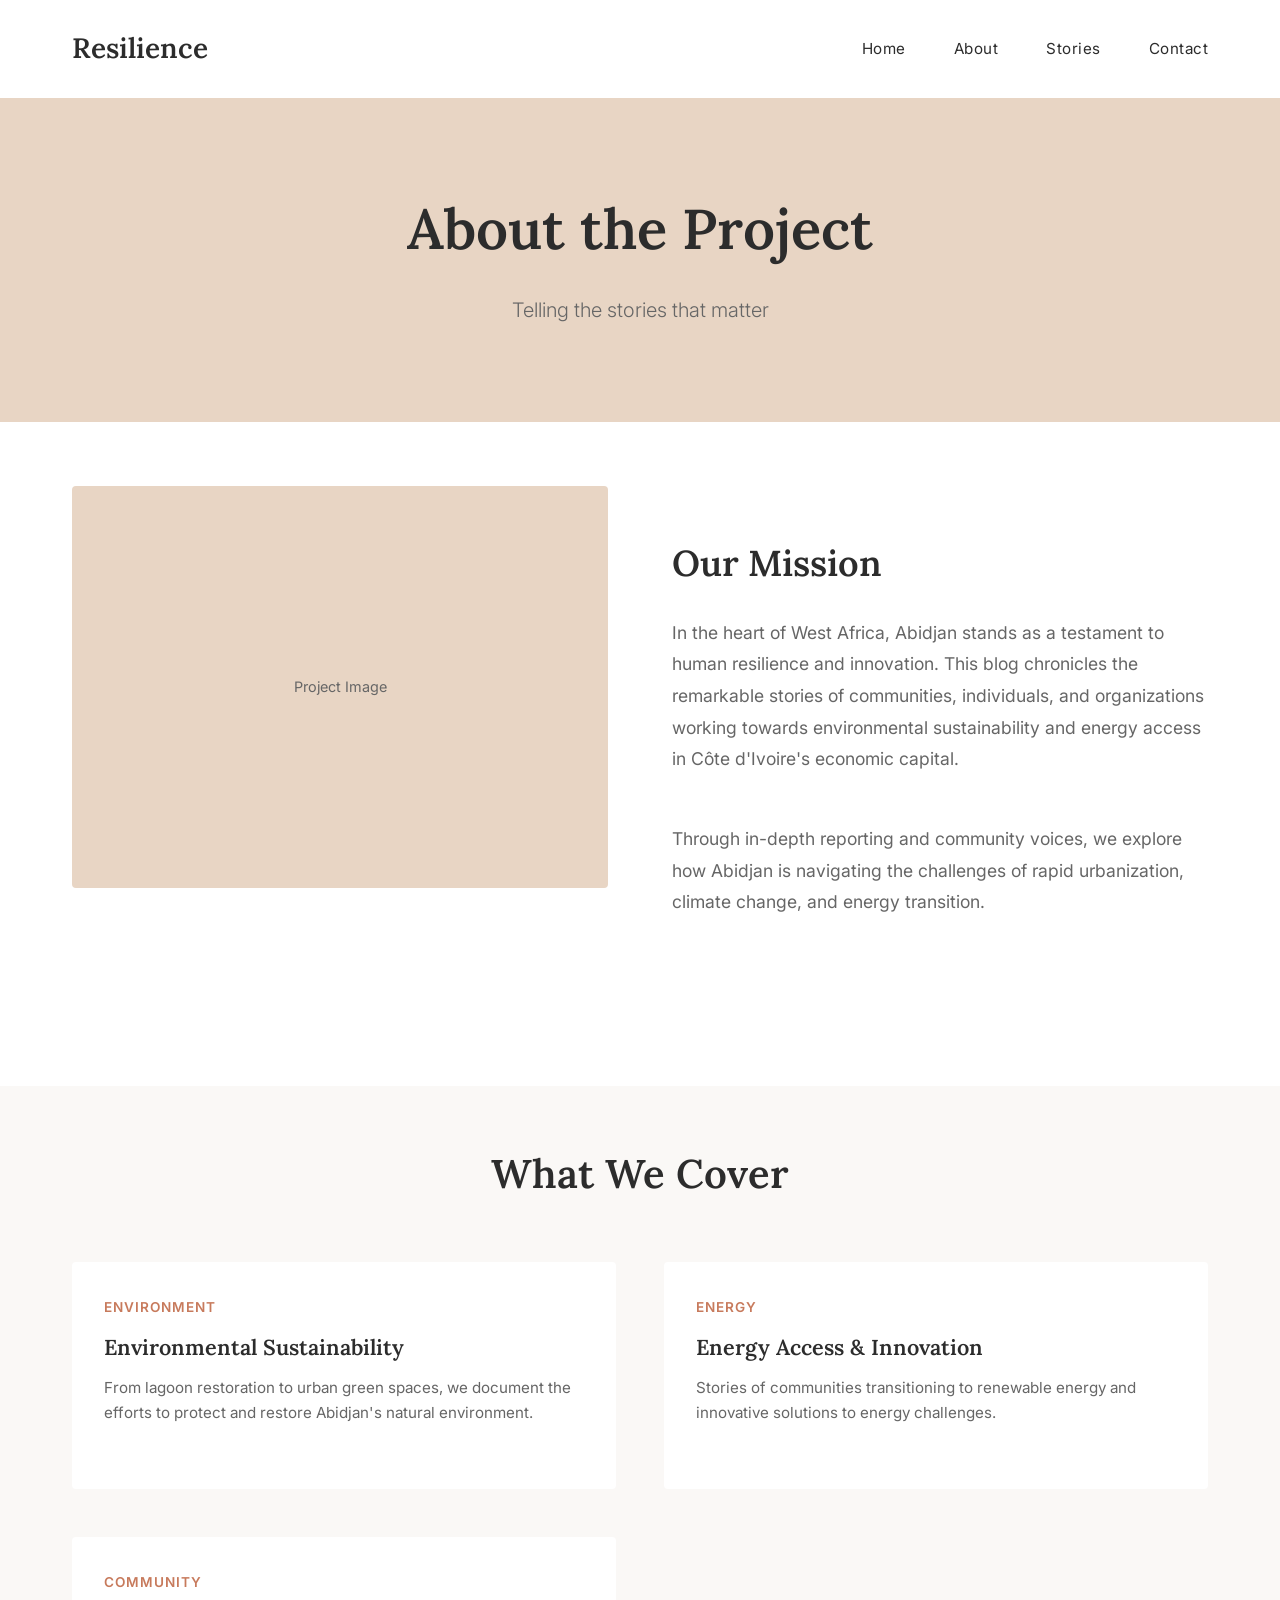
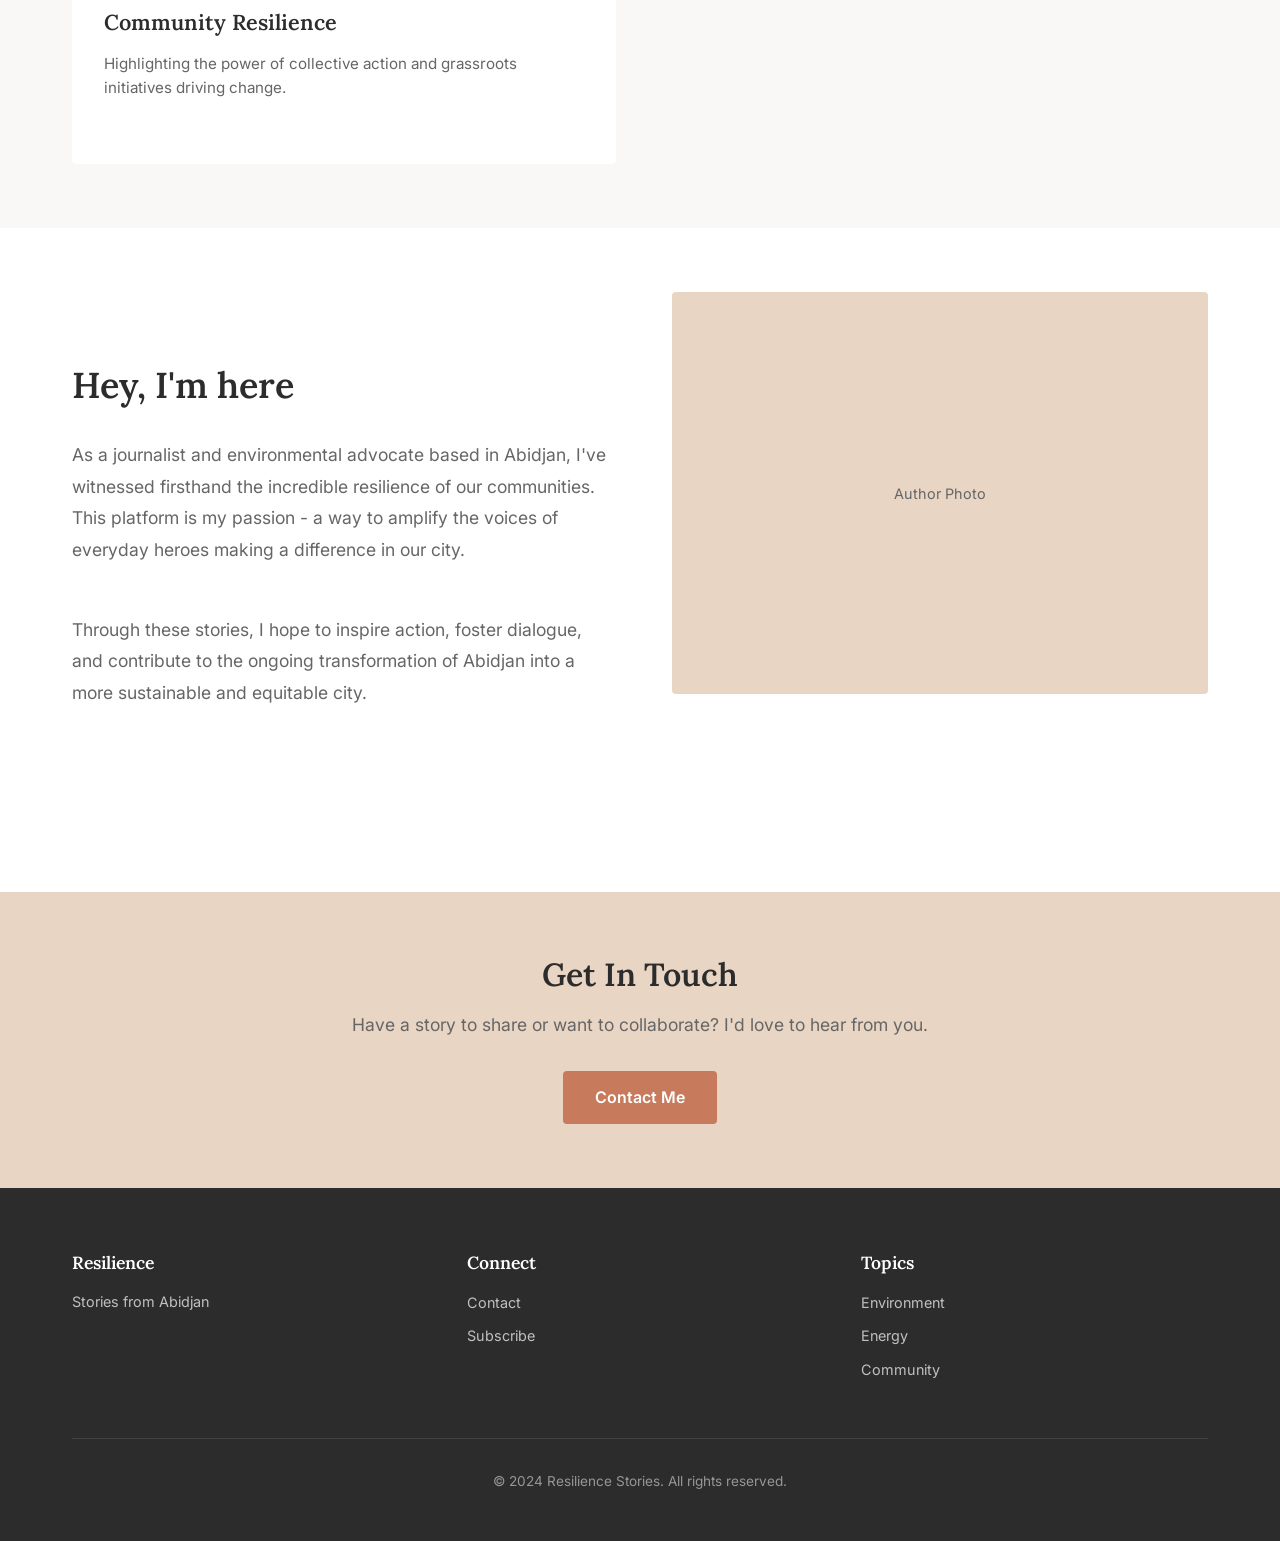
==== about.html @ 50802165 "Create simple blog website for Abidjan resilience stories - Add homepage with hero section, featured" ====
<!DOCTYPE html>
<html lang="en">
<head>
    <meta charset="UTF-8">
    <meta name="viewport" content="width=device-width, initial-scale=1.0">
    <title>About - Stories of Resilience</title>
    <link rel="stylesheet" href="styles.css">
    <link rel="preconnect" href="https://fonts.googleapis.com">
    <link rel="preconnect" href="https://fonts.gstatic.com" crossorigin>
    <link href="https://fonts.googleapis.com/css2?family=Lora:wght@400;600&family=Inter:wght@300;400;600&display=swap" rel="stylesheet">
</head>
<body>
    <header class="main-header">
        <nav class="nav-container">
            <div class="logo">
                <h1>Resilience</h1>
            </div>
            <ul class="nav-menu">
                <li><a href="index.html">Home</a></li>
                <li><a href="about.html">About</a></li>
                <li><a href="index.html#blog">Stories</a></li>
                <li><a href="#contact">Contact</a></li>
            </ul>
        </nav>
    </header>

    <main>
        <!-- About Hero -->
        <section class="hero">
            <div class="hero-content">
                <h2 class="hero-title">About the Project</h2>
                <p class="hero-subtitle">Telling the stories that matter</p>
            </div>
        </section>

        <!-- About Content -->
        <section style="padding: 4rem 0; background-color: var(--white);">
            <div class="container">
                <div class="about-grid">
                    <div class="about-image">
                        <div class="placeholder-image">Project Image</div>
                    </div>
                    <div class="about-text">
                        <h2>Our Mission</h2>
                        <p>In the heart of West Africa, Abidjan stands as a testament to human resilience and innovation. This blog chronicles the remarkable stories of communities, individuals, and organizations working towards environmental sustainability and energy access in Côte d'Ivoire's economic capital.</p>
                        <p>Through in-depth reporting and community voices, we explore how Abidjan is navigating the challenges of rapid urbanization, climate change, and energy transition.</p>
                    </div>
                </div>
            </div>
        </section>

        <!-- Focus Areas -->
        <section style="padding: 4rem 0; background-color: var(--bg-light);">
            <div class="container">
                <h2 class="section-title">What We Cover</h2>
                <div class="grid">
                    <article class="blog-card">
                        <div class="card-content">
                            <span class="category">Environment</span>
                            <h3>Environmental Sustainability</h3>
                            <p>From lagoon restoration to urban green spaces, we document the efforts to protect and restore Abidjan's natural environment.</p>
                        </div>
                    </article>

                    <article class="blog-card">
                        <div class="card-content">
                            <span class="category">Energy</span>
                            <h3>Energy Access & Innovation</h3>
                            <p>Stories of communities transitioning to renewable energy and innovative solutions to energy challenges.</p>
                        </div>
                    </article>

                    <article class="blog-card">
                        <div class="card-content">
                            <span class="category">Community</span>
                            <h3>Community Resilience</h3>
                            <p>Highlighting the power of collective action and grassroots initiatives driving change.</p>
                        </div>
                    </article>
                </div>
            </div>
        </section>

        <!-- Team/Author Section -->
        <section style="padding: 4rem 0; background-color: var(--white);">
            <div class="container">
                <div class="about-grid">
                    <div class="about-text">
                        <h2>Hey, I'm here</h2>
                        <p>As a journalist and environmental advocate based in Abidjan, I've witnessed firsthand the incredible resilience of our communities. This platform is my passion - a way to amplify the voices of everyday heroes making a difference in our city.</p>
                        <p>Through these stories, I hope to inspire action, foster dialogue, and contribute to the ongoing transformation of Abidjan into a more sustainable and equitable city.</p>
                    </div>
                    <div class="about-image">
                        <div class="placeholder-image">Author Photo</div>
                    </div>
                </div>
            </div>
        </section>

        <!-- Contact Section -->
        <section id="contact" style="padding: 4rem 0; background-color: var(--secondary-color);">
            <div class="container" style="text-align: center;">
                <h2 style="margin-bottom: 1rem;">Get In Touch</h2>
                <p style="max-width: 600px; margin: 0 auto 2rem; font-size: 1.1rem;">Have a story to share or want to collaborate? I'd love to hear from you.</p>
                <a href="mailto:contact@resilience-stories.com" class="btn-primary">Contact Me</a>
            </div>
        </section>
    </main>

    <footer class="main-footer">
        <div class="container">
            <div class="footer-content">
                <div class="footer-col">
                    <h4>Resilience</h4>
                    <p>Stories from Abidjan</p>
                </div>
                <div class="footer-col">
                    <h4>Connect</h4>
                    <ul>
                        <li><a href="#contact">Contact</a></li>
                        <li><a href="#subscribe">Subscribe</a></li>
                    </ul>
                </div>
                <div class="footer-col">
                    <h4>Topics</h4>
                    <ul>
                        <li><a href="#environment">Environment</a></li>
                        <li><a href="#energy">Energy</a></li>
                        <li><a href="#community">Community</a></li>
                    </ul>
                </div>
            </div>
            <div class="footer-bottom">
                <p>&copy; 2024 Resilience Stories. All rights reserved.</p>
            </div>
        </div>
    </footer>
</body>
</html>
---- styles.css ----
/* ==========================================
   GLOBAL STYLES & VARIABLES
   ========================================== */

:root {
    /* Colors from moodboard */
    --primary-color: #C77A5C;      /* Terracotta */
    --secondary-color: #E8D5C4;    /* Beige */
    --accent-color: #A86A4D;       /* Darker terracotta */
    --text-dark: #2C2C2C;
    --text-light: #666666;
    --bg-light: #FAF8F6;
    --white: #FFFFFF;

    /* Typography */
    --font-serif: 'Lora', Georgia, serif;
    --font-sans: 'Inter', -apple-system, sans-serif;

    /* Spacing */
    --spacing-xs: 0.5rem;
    --spacing-sm: 1rem;
    --spacing-md: 2rem;
    --spacing-lg: 3rem;
    --spacing-xl: 4rem;
    --spacing-xxl: 6rem;

    /* Layout */
    --max-width: 1200px;
    --border-radius: 4px;
}

/* ==========================================
   RESET & BASE STYLES
   ========================================== */

* {
    margin: 0;
    padding: 0;
    box-sizing: border-box;
}

body {
    font-family: var(--font-sans);
    color: var(--text-dark);
    background-color: var(--bg-light);
    line-height: 1.6;
    font-size: 16px;
}

h1, h2, h3, h4, h5, h6 {
    font-family: var(--font-serif);
    font-weight: 600;
    line-height: 1.2;
    margin-bottom: var(--spacing-sm);
}

h1 { font-size: 2.5rem; }
h2 { font-size: 2rem; }
h3 { font-size: 1.5rem; }
h4 { font-size: 1.25rem; }

p {
    margin-bottom: var(--spacing-sm);
    color: var(--text-light);
}

a {
    color: var(--primary-color);
    text-decoration: none;
    transition: color 0.3s ease;
}

a:hover {
    color: var(--accent-color);
}

img {
    max-width: 100%;
    height: auto;
    display: block;
}

.container {
    max-width: var(--max-width);
    margin: 0 auto;
    padding: 0 var(--spacing-md);
}

/* ==========================================
   HEADER & NAVIGATION
   ========================================== */

.main-header {
    background-color: var(--white);
    border-bottom: 1px solid var(--secondary-color);
    position: sticky;
    top: 0;
    z-index: 100;
    padding: var(--spacing-md) 0;
}

.nav-container {
    max-width: var(--max-width);
    margin: 0 auto;
    padding: 0 var(--spacing-md);
    display: flex;
    justify-content: space-between;
    align-items: center;
}

.logo h1 {
    font-size: 1.75rem;
    color: var(--text-dark);
    margin: 0;
}

.nav-menu {
    display: flex;
    list-style: none;
    gap: var(--spacing-lg);
}

.nav-menu a {
    color: var(--text-dark);
    font-weight: 400;
    font-size: 0.95rem;
    letter-spacing: 0.5px;
    transition: color 0.3s ease;
}

.nav-menu a:hover {
    color: var(--primary-color);
}

/* ==========================================
   HERO SECTION
   ========================================== */

.hero {
    background-color: var(--secondary-color);
    padding: var(--spacing-xxl) var(--spacing-md);
    text-align: center;
}

.hero-content {
    max-width: 800px;
    margin: 0 auto;
}

.hero-title {
    font-size: 3.5rem;
    color: var(--text-dark);
    margin-bottom: var(--spacing-md);
    font-weight: 600;
}

.hero-subtitle {
    font-size: 1.25rem;
    color: var(--text-light);
    font-weight: 300;
    max-width: 600px;
    margin: 0 auto;
}

/* ==========================================
   FEATURED ARTICLE
   ========================================== */

.featured {
    padding: var(--spacing-xxl) 0;
    background-color: var(--white);
}

.featured-article {
    display: grid;
    grid-template-columns: 1fr 1fr;
    gap: var(--spacing-xl);
    align-items: center;
}

.featured-image,
.placeholder-image {
    width: 100%;
    aspect-ratio: 4/3;
    background-color: var(--secondary-color);
    border-radius: var(--border-radius);
    display: flex;
    align-items: center;
    justify-content: center;
    color: var(--text-light);
    font-size: 0.9rem;
}

.category {
    display: inline-block;
    font-size: 0.85rem;
    text-transform: uppercase;
    letter-spacing: 1px;
    color: var(--primary-color);
    font-weight: 600;
    margin-bottom: var(--spacing-sm);
}

.featured-text h3 {
    font-size: 2.25rem;
    color: var(--text-dark);
    margin-bottom: var(--spacing-md);
}

.excerpt {
    font-size: 1.1rem;
    line-height: 1.7;
    margin-bottom: var(--spacing-md);
}

.read-more {
    display: inline-block;
    font-weight: 600;
    font-size: 1rem;
    color: var(--primary-color);
    transition: transform 0.3s ease;
}

.read-more:hover {
    transform: translateX(5px);
}

/* ==========================================
   BLOG GRID
   ========================================== */

.blog-grid {
    padding: var(--spacing-xxl) 0;
    background-color: var(--bg-light);
}

.section-title {
    text-align: center;
    font-size: 2.5rem;
    margin-bottom: var(--spacing-xl);
    color: var(--text-dark);
}

.grid {
    display: grid;
    grid-template-columns: repeat(auto-fill, minmax(350px, 1fr));
    gap: var(--spacing-lg);
}

.blog-card {
    background-color: var(--white);
    border-radius: var(--border-radius);
    overflow: hidden;
    transition: transform 0.3s ease, box-shadow 0.3s ease;
}

.blog-card:hover {
    transform: translateY(-5px);
    box-shadow: 0 10px 30px rgba(0, 0, 0, 0.1);
}

.card-image {
    width: 100%;
    aspect-ratio: 16/10;
}

.card-content {
    padding: var(--spacing-md);
}

.card-content h3 {
    font-size: 1.35rem;
    margin-bottom: var(--spacing-sm);
    color: var(--text-dark);
}

.card-content p {
    font-size: 0.95rem;
    margin-bottom: var(--spacing-md);
    line-height: 1.6;
}

.card-link {
    font-weight: 600;
    font-size: 0.9rem;
    color: var(--primary-color);
}

/* ==========================================
   ABOUT SECTION
   ========================================== */

.about-section {
    padding: var(--spacing-xxl) 0;
    background-color: var(--white);
}

.about-grid {
    display: grid;
    grid-template-columns: 1fr 1fr;
    gap: var(--spacing-xl);
    align-items: center;
}

.about-text h2 {
    font-size: 2.25rem;
    margin-bottom: var(--spacing-md);
}

.about-text p {
    font-size: 1.1rem;
    line-height: 1.8;
    margin-bottom: var(--spacing-lg);
}

.btn-primary {
    display: inline-block;
    padding: 0.875rem 2rem;
    background-color: var(--primary-color);
    color: var(--white);
    border-radius: var(--border-radius);
    font-weight: 600;
    transition: background-color 0.3s ease, transform 0.3s ease;
}

.btn-primary:hover {
    background-color: var(--accent-color);
    transform: translateY(-2px);
    color: var(--white);
}

.about-image {
    width: 100%;
    aspect-ratio: 1/1;
}

/* ==========================================
   FOOTER
   ========================================== */

.main-footer {
    background-color: var(--text-dark);
    color: var(--white);
    padding: var(--spacing-xl) 0 var(--spacing-md);
}

.footer-content {
    display: grid;
    grid-template-columns: repeat(3, 1fr);
    gap: var(--spacing-lg);
    margin-bottom: var(--spacing-lg);
}

.footer-col h4 {
    color: var(--white);
    margin-bottom: var(--spacing-sm);
    font-size: 1.1rem;
}

.footer-col p,
.footer-col a {
    color: rgba(255, 255, 255, 0.7);
    font-size: 0.9rem;
}

.footer-col ul {
    list-style: none;
}

.footer-col ul li {
    margin-bottom: var(--spacing-xs);
}

.footer-col a:hover {
    color: var(--secondary-color);
}

.footer-bottom {
    border-top: 1px solid rgba(255, 255, 255, 0.1);
    padding-top: var(--spacing-md);
    text-align: center;
}

.footer-bottom p {
    color: rgba(255, 255, 255, 0.5);
    font-size: 0.85rem;
}

/* ==========================================
   RESPONSIVE DESIGN
   ========================================== */

@media (max-width: 768px) {
    .hero-title {
        font-size: 2.5rem;
    }

    .hero-subtitle {
        font-size: 1.1rem;
    }

    .nav-menu {
        gap: var(--spacing-md);
    }

    .featured-article,
    .about-grid {
        grid-template-columns: 1fr;
    }

    .grid {
        grid-template-columns: 1fr;
    }

    .footer-content {
        grid-template-columns: 1fr;
        gap: var(--spacing-md);
    }

    .section-title {
        font-size: 2rem;
    }
}

@media (max-width: 480px) {
    .hero-title {
        font-size: 2rem;
    }

    .nav-menu {
        flex-direction: column;
        gap: var(--spacing-sm);
    }

    .nav-container {
        flex-direction: column;
        gap: var(--spacing-md);
    }
}
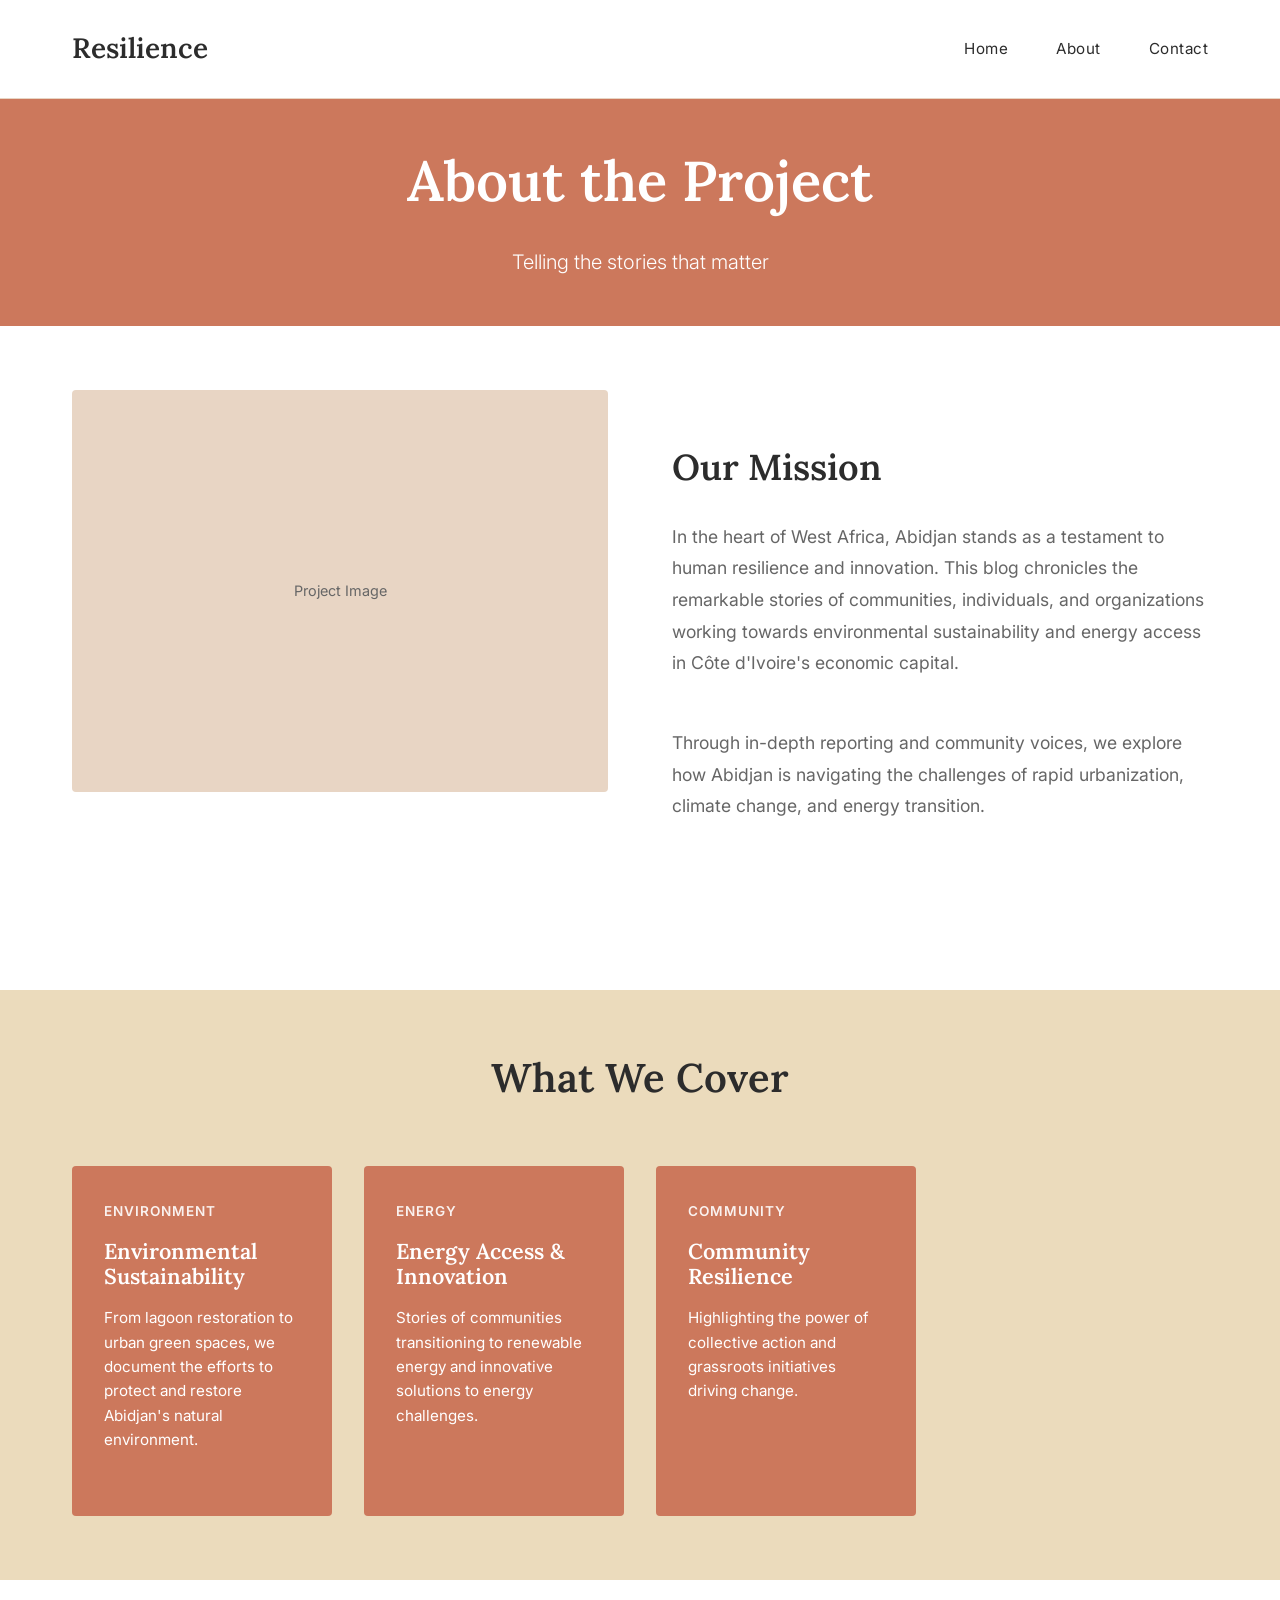
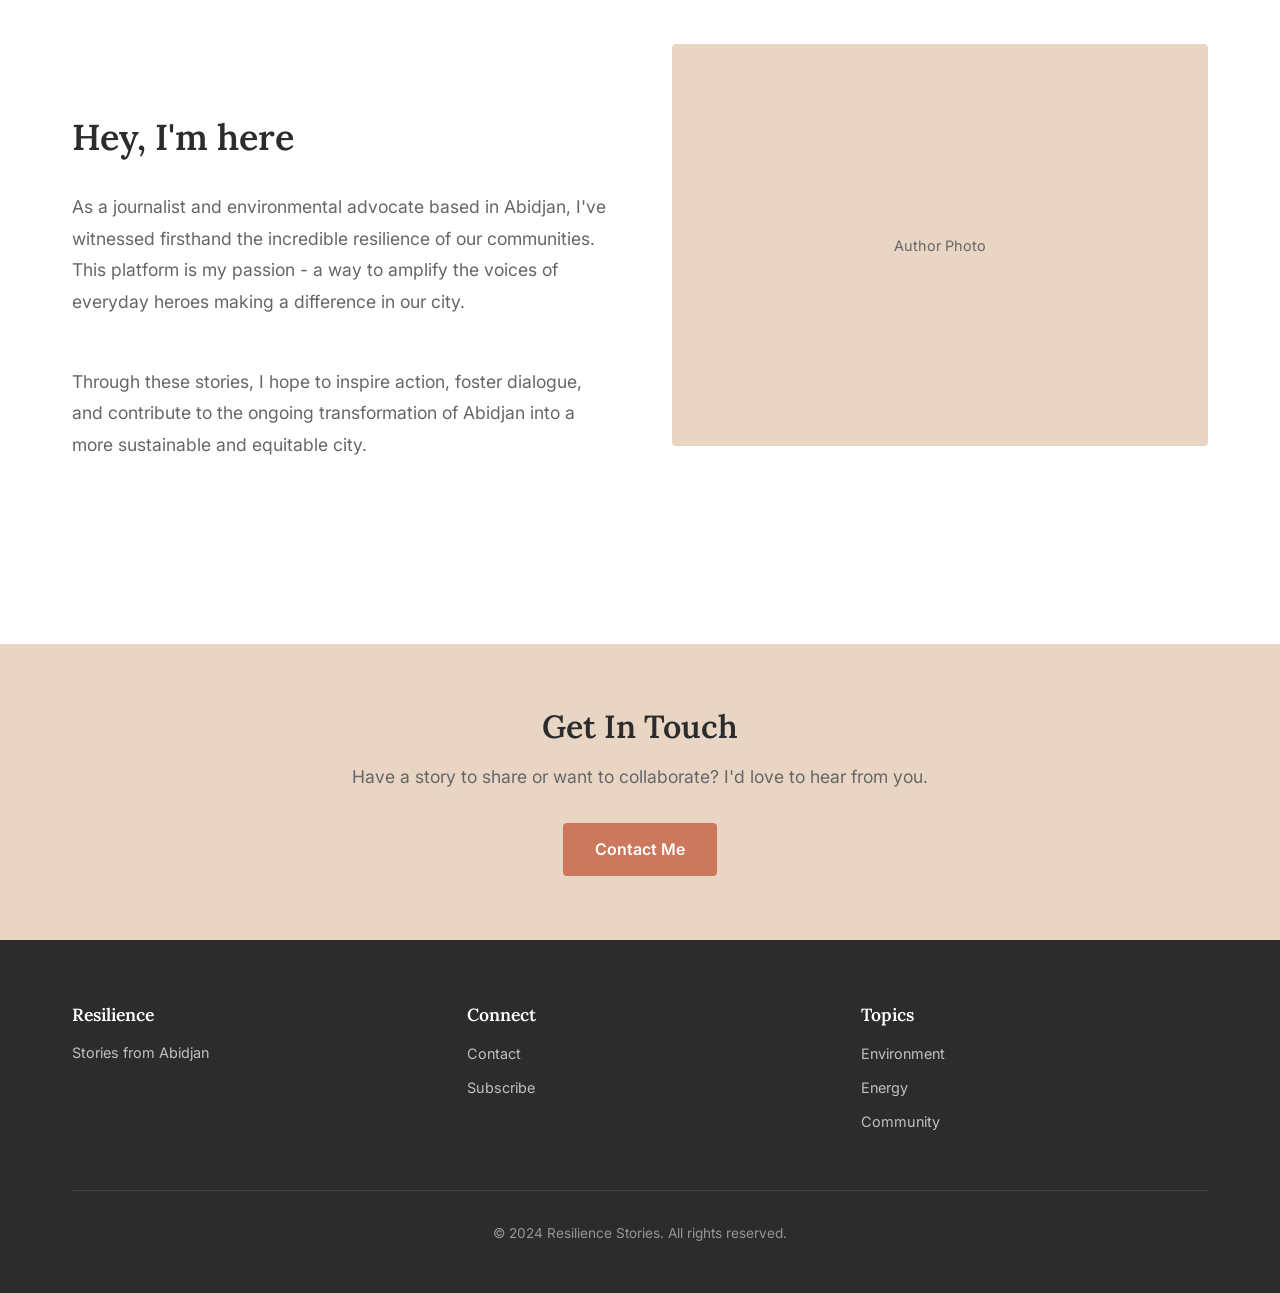
==== commit 83d64f1a: "Update blog design with client specifications - Change background color to #EBDBBC - Update hero ban" ====
--- a/about.html
+++ b/about.html
@@ -18,7 +18,6 @@
             <ul class="nav-menu">
                 <li><a href="index.html">Home</a></li>
                 <li><a href="about.html">About</a></li>
-                <li><a href="index.html#blog">Stories</a></li>
                 <li><a href="#contact">Contact</a></li>
             </ul>
         </nav>
--- a/styles.css
+++ b/styles.css
@@ -4,12 +4,12 @@
 
 :root {
     /* Colors from moodboard */
-    --primary-color: #C77A5C;      /* Terracotta */
+    --primary-color: #CC785C;      /* Deep Terracotta */
     --secondary-color: #E8D5C4;    /* Beige */
     --accent-color: #A86A4D;       /* Darker terracotta */
     --text-dark: #2C2C2C;
     --text-light: #666666;
-    --bg-light: #FAF8F6;
+    --bg-light: #EBDBBC;           /* Updated background */
     --white: #FFFFFF;
 
     /* Typography */
@@ -137,8 +137,8 @@
    ========================================== */
 
 .hero {
-    background-color: var(--secondary-color);
-    padding: var(--spacing-xxl) var(--spacing-md);
+    background-color: #CC785C;
+    padding: var(--spacing-lg) var(--spacing-md);
     text-align: center;
 }
 
@@ -149,14 +149,14 @@
 
 .hero-title {
     font-size: 3.5rem;
-    color: var(--text-dark);
+    color: var(--white);
     margin-bottom: var(--spacing-md);
     font-weight: 600;
 }
 
 .hero-subtitle {
     font-size: 1.25rem;
-    color: var(--text-light);
+    color: var(--white);
     font-weight: 300;
     max-width: 600px;
     margin: 0 auto;
@@ -196,9 +196,10 @@
     font-size: 0.85rem;
     text-transform: uppercase;
     letter-spacing: 1px;
-    color: var(--primary-color);
+    color: var(--white);
     font-weight: 600;
     margin-bottom: var(--spacing-sm);
+    opacity: 0.9;
 }
 
 .featured-text h3 {
@@ -243,12 +244,12 @@
 
 .grid {
     display: grid;
-    grid-template-columns: repeat(auto-fill, minmax(350px, 1fr));
-    gap: var(--spacing-lg);
+    grid-template-columns: repeat(auto-fill, minmax(250px, 1fr));
+    gap: var(--spacing-md);
 }
 
 .blog-card {
-    background-color: var(--white);
+    background-color: #CC785C;
     border-radius: var(--border-radius);
     overflow: hidden;
     transition: transform 0.3s ease, box-shadow 0.3s ease;
@@ -271,19 +272,21 @@
 .card-content h3 {
     font-size: 1.35rem;
     margin-bottom: var(--spacing-sm);
-    color: var(--text-dark);
+    color: var(--white);
 }
 
 .card-content p {
     font-size: 0.95rem;
     margin-bottom: var(--spacing-md);
     line-height: 1.6;
+    color: var(--white);
 }
 
 .card-link {
     font-weight: 600;
     font-size: 0.9rem;
-    color: var(--primary-color);
+    color: var(--white);
+    text-decoration: underline;
 }
 
 /* ==========================================
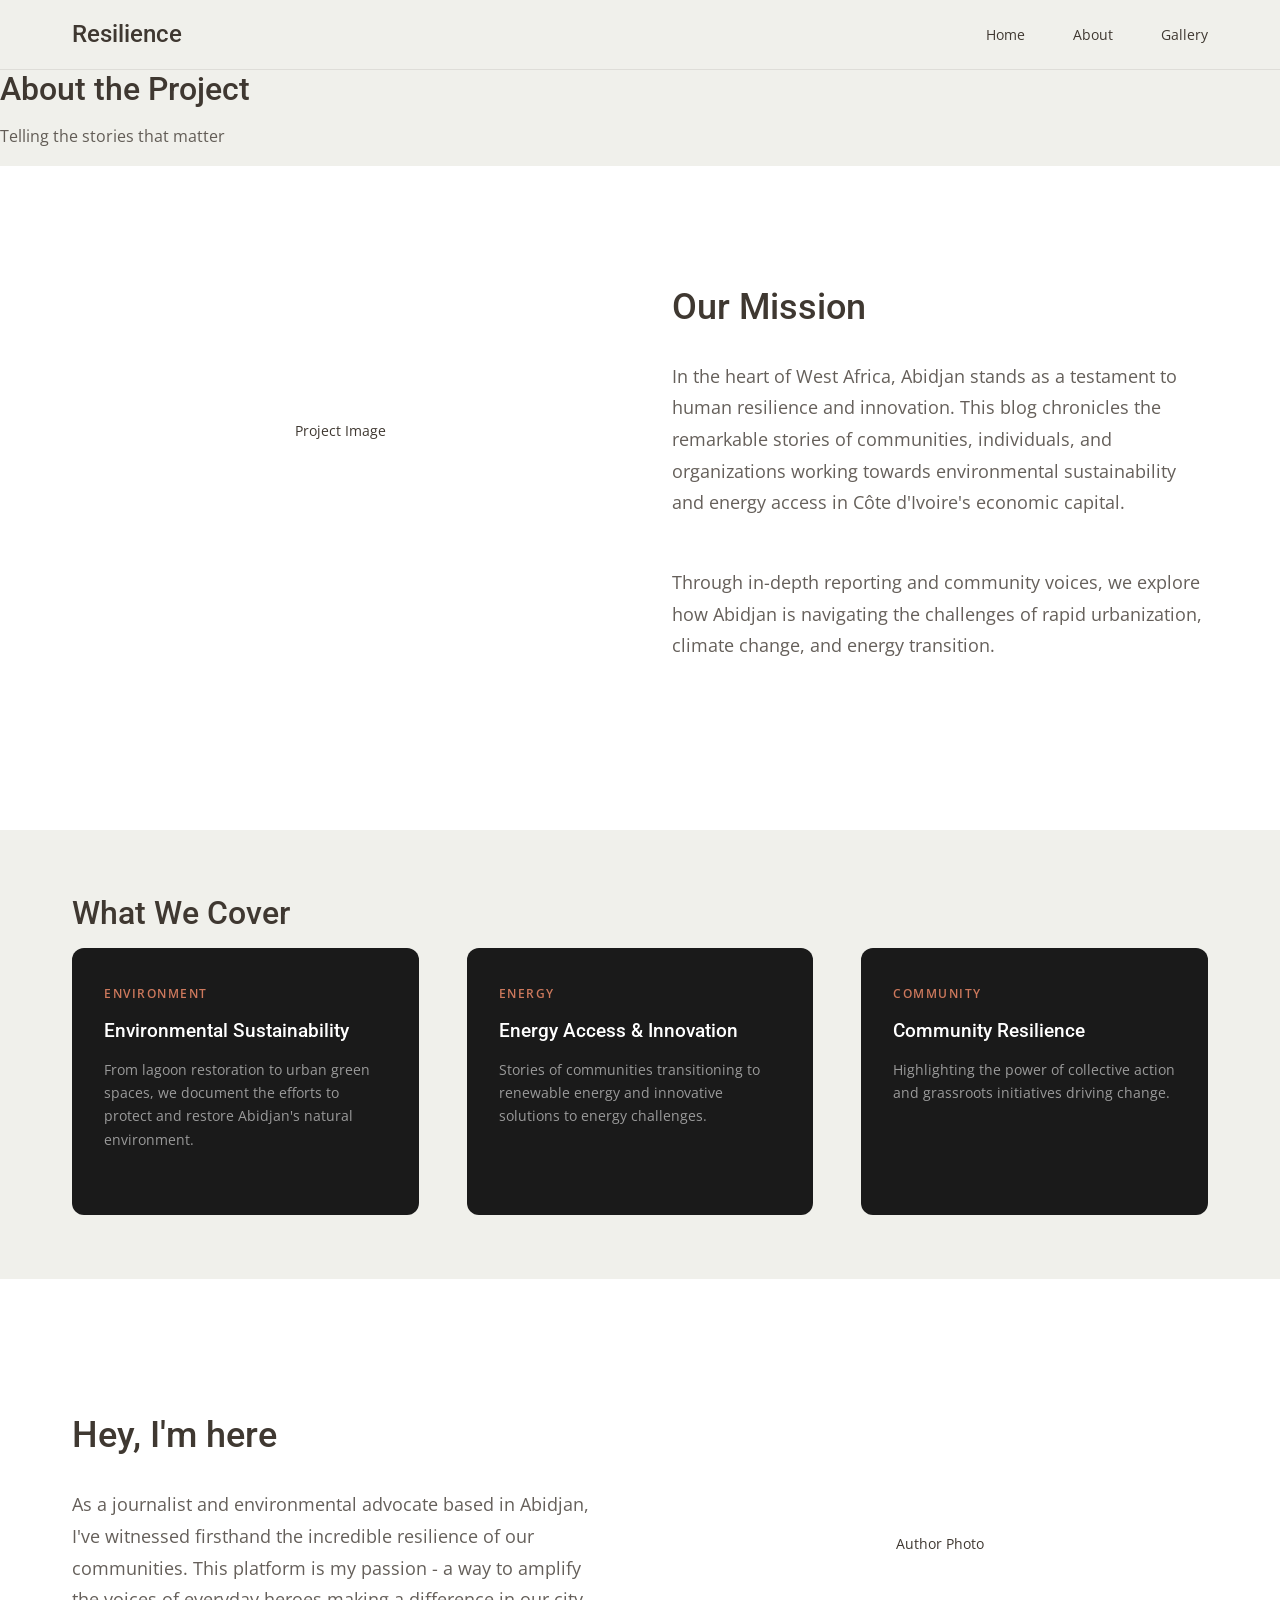
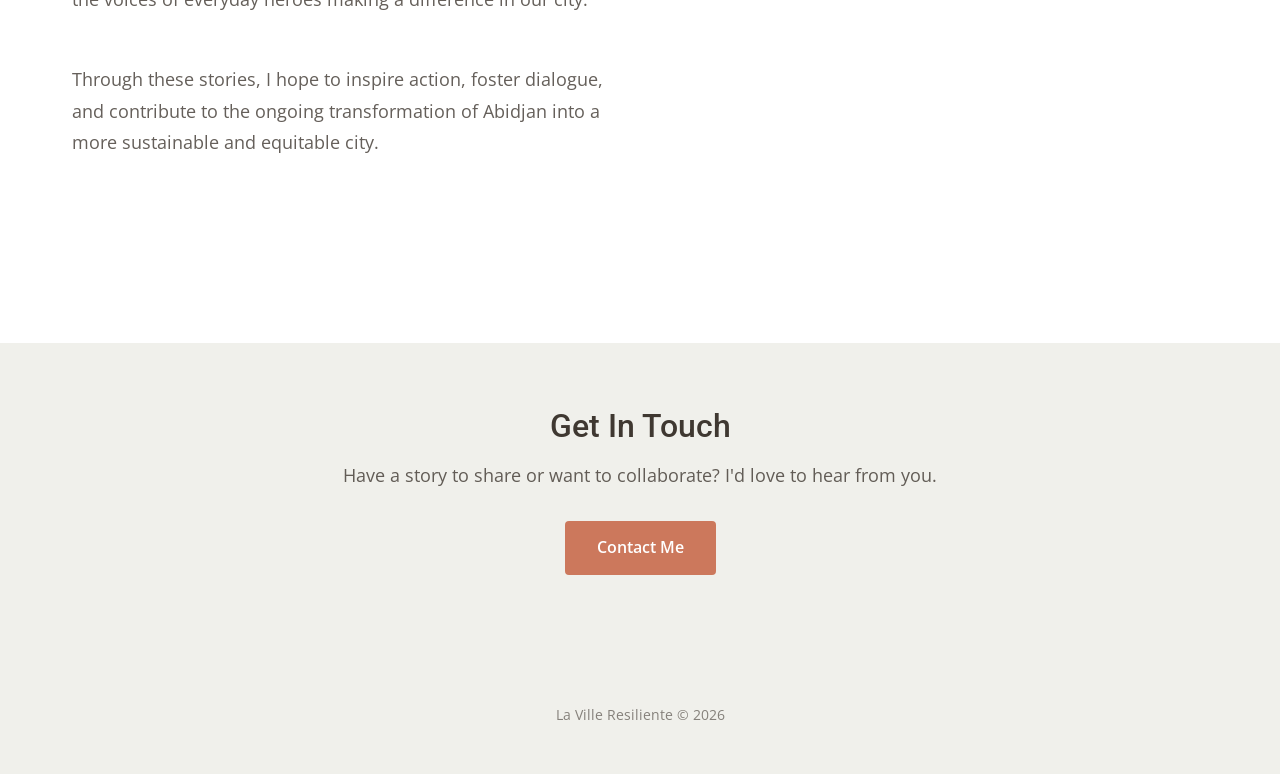
==== commit 7cd9dc02: "Complete redesign based on client specifications DESIGN CHANGES: - Remove terracotta hero band for c" ====
--- a/about.html
+++ b/about.html
@@ -7,7 +7,7 @@
     <link rel="stylesheet" href="styles.css">
     <link rel="preconnect" href="https://fonts.googleapis.com">
     <link rel="preconnect" href="https://fonts.gstatic.com" crossorigin>
-    <link href="https://fonts.googleapis.com/css2?family=Lora:wght@400;600&family=Inter:wght@300;400;600&display=swap" rel="stylesheet">
+    <link href="https://fonts.googleapis.com/css2?family=Roboto:wght@300;400;500&family=Open+Sans:wght@300;400;600&display=swap" rel="stylesheet">
 </head>
 <body>
     <header class="main-header">
@@ -18,7 +18,7 @@
             <ul class="nav-menu">
                 <li><a href="index.html">Home</a></li>
                 <li><a href="about.html">About</a></li>
-                <li><a href="#contact">Contact</a></li>
+                <li><a href="gallery.html">Gallery</a></li>
             </ul>
         </nav>
     </header>
@@ -106,33 +106,8 @@
         </section>
     </main>
 
-    <footer class="main-footer">
-        <div class="container">
-            <div class="footer-content">
-                <div class="footer-col">
-                    <h4>Resilience</h4>
-                    <p>Stories from Abidjan</p>
-                </div>
-                <div class="footer-col">
-                    <h4>Connect</h4>
-                    <ul>
-                        <li><a href="#contact">Contact</a></li>
-                        <li><a href="#subscribe">Subscribe</a></li>
-                    </ul>
-                </div>
-                <div class="footer-col">
-                    <h4>Topics</h4>
-                    <ul>
-                        <li><a href="#environment">Environment</a></li>
-                        <li><a href="#energy">Energy</a></li>
-                        <li><a href="#community">Community</a></li>
-                    </ul>
-                </div>
-            </div>
-            <div class="footer-bottom">
-                <p>&copy; 2024 Resilience Stories. All rights reserved.</p>
-            </div>
-        </div>
+    <footer class="simple-footer">
+        <p>La Ville Resiliente © 2026</p>
     </footer>
 </body>
 </html>
--- a/styles.css
+++ b/styles.css
@@ -3,18 +3,15 @@
    ========================================== */
 
 :root {
-    /* Colors from moodboard */
-    --primary-color: #CC785C;      /* Deep Terracotta */
-    --secondary-color: #E8D5C4;    /* Beige */
-    --accent-color: #A86A4D;       /* Darker terracotta */
-    --text-dark: #2C2C2C;
-    --text-light: #666666;
-    --bg-light: #EBDBBC;           /* Updated background */
+    /* Colors - Simple 3 color palette */
+    --primary-color: #CC785C;      /* Terracotta accent */
+    --text-color: #3F3831;         /* Dark text */
+    --bg-light: #F0F0EB;           /* Light background */
     --white: #FFFFFF;
 
     /* Typography */
-    --font-serif: 'Lora', Georgia, serif;
-    --font-sans: 'Inter', -apple-system, sans-serif;
+    --font-heading: 'Roboto', sans-serif;
+    --font-body: 'Open Sans', sans-serif;
 
     /* Spacing */
     --spacing-xs: 0.5rem;
@@ -40,18 +37,19 @@
 }
 
 body {
-    font-family: var(--font-sans);
-    color: var(--text-dark);
+    font-family: var(--font-body);
+    color: var(--text-color);
     background-color: var(--bg-light);
     line-height: 1.6;
     font-size: 16px;
 }
 
 h1, h2, h3, h4, h5, h6 {
-    font-family: var(--font-serif);
-    font-weight: 600;
+    font-family: var(--font-heading);
+    font-weight: 500;
     line-height: 1.2;
     margin-bottom: var(--spacing-sm);
+    color: var(--text-color);
 }
 
 h1 { font-size: 2.5rem; }
@@ -61,7 +59,8 @@
 
 p {
     margin-bottom: var(--spacing-sm);
-    color: var(--text-light);
+    color: var(--text-color);
+    opacity: 0.8;
 }
 
 a {
@@ -91,12 +90,12 @@
    ========================================== */
 
 .main-header {
-    background-color: var(--white);
-    border-bottom: 1px solid var(--secondary-color);
+    background-color: var(--bg-light);
+    border-bottom: 1px solid rgba(63, 56, 49, 0.1);
     position: sticky;
     top: 0;
     z-index: 100;
-    padding: var(--spacing-md) 0;
+    padding: 1.25rem 0;
 }
 
 .nav-container {
@@ -109,9 +108,10 @@
 }
 
 .logo h1 {
-    font-size: 1.75rem;
-    color: var(--text-dark);
+    font-size: 1.5rem;
+    color: var(--text-color);
     margin: 0;
+    font-weight: 500;
 }
 
 .nav-menu {
@@ -121,10 +121,9 @@
 }
 
 .nav-menu a {
-    color: var(--text-dark);
+    color: var(--text-color);
     font-weight: 400;
-    font-size: 0.95rem;
-    letter-spacing: 0.5px;
+    font-size: 0.9rem;
     transition: color 0.3s ease;
 }
 
@@ -133,33 +132,26 @@
 }
 
 /* ==========================================
-   HERO SECTION
-   ========================================== */
-
-.hero {
-    background-color: #CC785C;
-    padding: var(--spacing-lg) var(--spacing-md);
-    text-align: center;
-}
-
-.hero-content {
-    max-width: 800px;
-    margin: 0 auto;
-}
-
-.hero-title {
-    font-size: 3.5rem;
-    color: var(--white);
-    margin-bottom: var(--spacing-md);
-    font-weight: 600;
-}
-
-.hero-subtitle {
-    font-size: 1.25rem;
-    color: var(--white);
-    font-weight: 300;
-    max-width: 600px;
-    margin: 0 auto;
+   PAGE HEADER (left-aligned like Anthropic)
+   ========================================== */
+
+.page-header {
+    padding: var(--spacing-xl) 0 var(--spacing-lg);
+}
+
+.page-header h1 {
+    font-size: 2.75rem;
+    font-weight: 400;
+    margin-bottom: var(--spacing-sm);
+    color: var(--text-color);
+}
+
+.page-header p {
+    font-size: 1.05rem;
+    line-height: 1.6;
+    max-width: 700px;
+    color: var(--text-color);
+    opacity: 0.7;
 }
 
 /* ==========================================
@@ -193,13 +185,16 @@
 
 .category {
     display: inline-block;
-    font-size: 0.85rem;
+    font-size: 0.75rem;
     text-transform: uppercase;
-    letter-spacing: 1px;
-    color: var(--white);
+    letter-spacing: 1.5px;
+    color: var(--primary-color);
     font-weight: 600;
     margin-bottom: var(--spacing-sm);
-    opacity: 0.9;
+}
+
+.blog-card .category {
+    color: var(--primary-color);
 }
 
 .featured-text h3 {
@@ -231,33 +226,26 @@
    ========================================== */
 
 .blog-grid {
-    padding: var(--spacing-xxl) 0;
+    padding: 0 0 var(--spacing-xxl);
     background-color: var(--bg-light);
-}
-
-.section-title {
-    text-align: center;
-    font-size: 2.5rem;
-    margin-bottom: var(--spacing-xl);
-    color: var(--text-dark);
 }
 
 .grid {
     display: grid;
-    grid-template-columns: repeat(auto-fill, minmax(250px, 1fr));
-    gap: var(--spacing-md);
+    grid-template-columns: repeat(3, 1fr);
+    gap: var(--spacing-lg);
 }
 
 .blog-card {
-    background-color: #CC785C;
-    border-radius: var(--border-radius);
+    background-color: #1a1a1a;
+    border-radius: 12px;
     overflow: hidden;
     transition: transform 0.3s ease, box-shadow 0.3s ease;
 }
 
 .blog-card:hover {
     transform: translateY(-5px);
-    box-shadow: 0 10px 30px rgba(0, 0, 0, 0.1);
+    box-shadow: 0 10px 30px rgba(0, 0, 0, 0.2);
 }
 
 .card-image {
@@ -265,28 +253,37 @@
     aspect-ratio: 16/10;
 }
 
+.card-image .placeholder-image {
+    background-color: #CC785C;
+}
+
 .card-content {
     padding: var(--spacing-md);
 }
 
 .card-content h3 {
-    font-size: 1.35rem;
+    font-size: 1.2rem;
     margin-bottom: var(--spacing-sm);
     color: var(--white);
+    font-weight: 500;
 }
 
 .card-content p {
-    font-size: 0.95rem;
+    font-size: 0.9rem;
     margin-bottom: var(--spacing-md);
     line-height: 1.6;
-    color: var(--white);
+    color: rgba(255, 255, 255, 0.7);
 }
 
 .card-link {
     font-weight: 600;
-    font-size: 0.9rem;
+    font-size: 0.85rem;
+    color: rgba(255, 255, 255, 0.5);
+    text-decoration: none;
+}
+
+.card-link:hover {
     color: var(--white);
-    text-decoration: underline;
 }
 
 /* ==========================================
@@ -338,68 +335,38 @@
 }
 
 /* ==========================================
-   FOOTER
-   ========================================== */
-
-.main-footer {
-    background-color: var(--text-dark);
-    color: var(--white);
+   FOOTER - Simple copyright
+   ========================================== */
+
+.simple-footer {
     padding: var(--spacing-xl) 0 var(--spacing-md);
-}
-
-.footer-content {
-    display: grid;
-    grid-template-columns: repeat(3, 1fr);
-    gap: var(--spacing-lg);
-    margin-bottom: var(--spacing-lg);
-}
-
-.footer-col h4 {
-    color: var(--white);
-    margin-bottom: var(--spacing-sm);
-    font-size: 1.1rem;
-}
-
-.footer-col p,
-.footer-col a {
-    color: rgba(255, 255, 255, 0.7);
+    text-align: center;
+    background-color: var(--bg-light);
+}
+
+.simple-footer p {
+    color: var(--text-color);
+    opacity: 0.6;
     font-size: 0.9rem;
 }
 
-.footer-col ul {
-    list-style: none;
-}
-
-.footer-col ul li {
-    margin-bottom: var(--spacing-xs);
-}
-
-.footer-col a:hover {
-    color: var(--secondary-color);
-}
-
-.footer-bottom {
-    border-top: 1px solid rgba(255, 255, 255, 0.1);
-    padding-top: var(--spacing-md);
-    text-align: center;
-}
-
-.footer-bottom p {
-    color: rgba(255, 255, 255, 0.5);
-    font-size: 0.85rem;
-}
-
 /* ==========================================
    RESPONSIVE DESIGN
    ========================================== */
 
+@media (max-width: 1024px) {
+    .grid {
+        grid-template-columns: repeat(2, 1fr);
+    }
+}
+
 @media (max-width: 768px) {
-    .hero-title {
-        font-size: 2.5rem;
-    }
-
-    .hero-subtitle {
-        font-size: 1.1rem;
+    .page-header h1 {
+        font-size: 2rem;
+    }
+
+    .page-header p {
+        font-size: 1rem;
     }
 
     .nav-menu {
@@ -414,20 +381,11 @@
     .grid {
         grid-template-columns: 1fr;
     }
-
-    .footer-content {
-        grid-template-columns: 1fr;
-        gap: var(--spacing-md);
-    }
-
-    .section-title {
-        font-size: 2rem;
-    }
 }
 
 @media (max-width: 480px) {
-    .hero-title {
-        font-size: 2rem;
+    .page-header h1 {
+        font-size: 1.75rem;
     }
 
     .nav-menu {
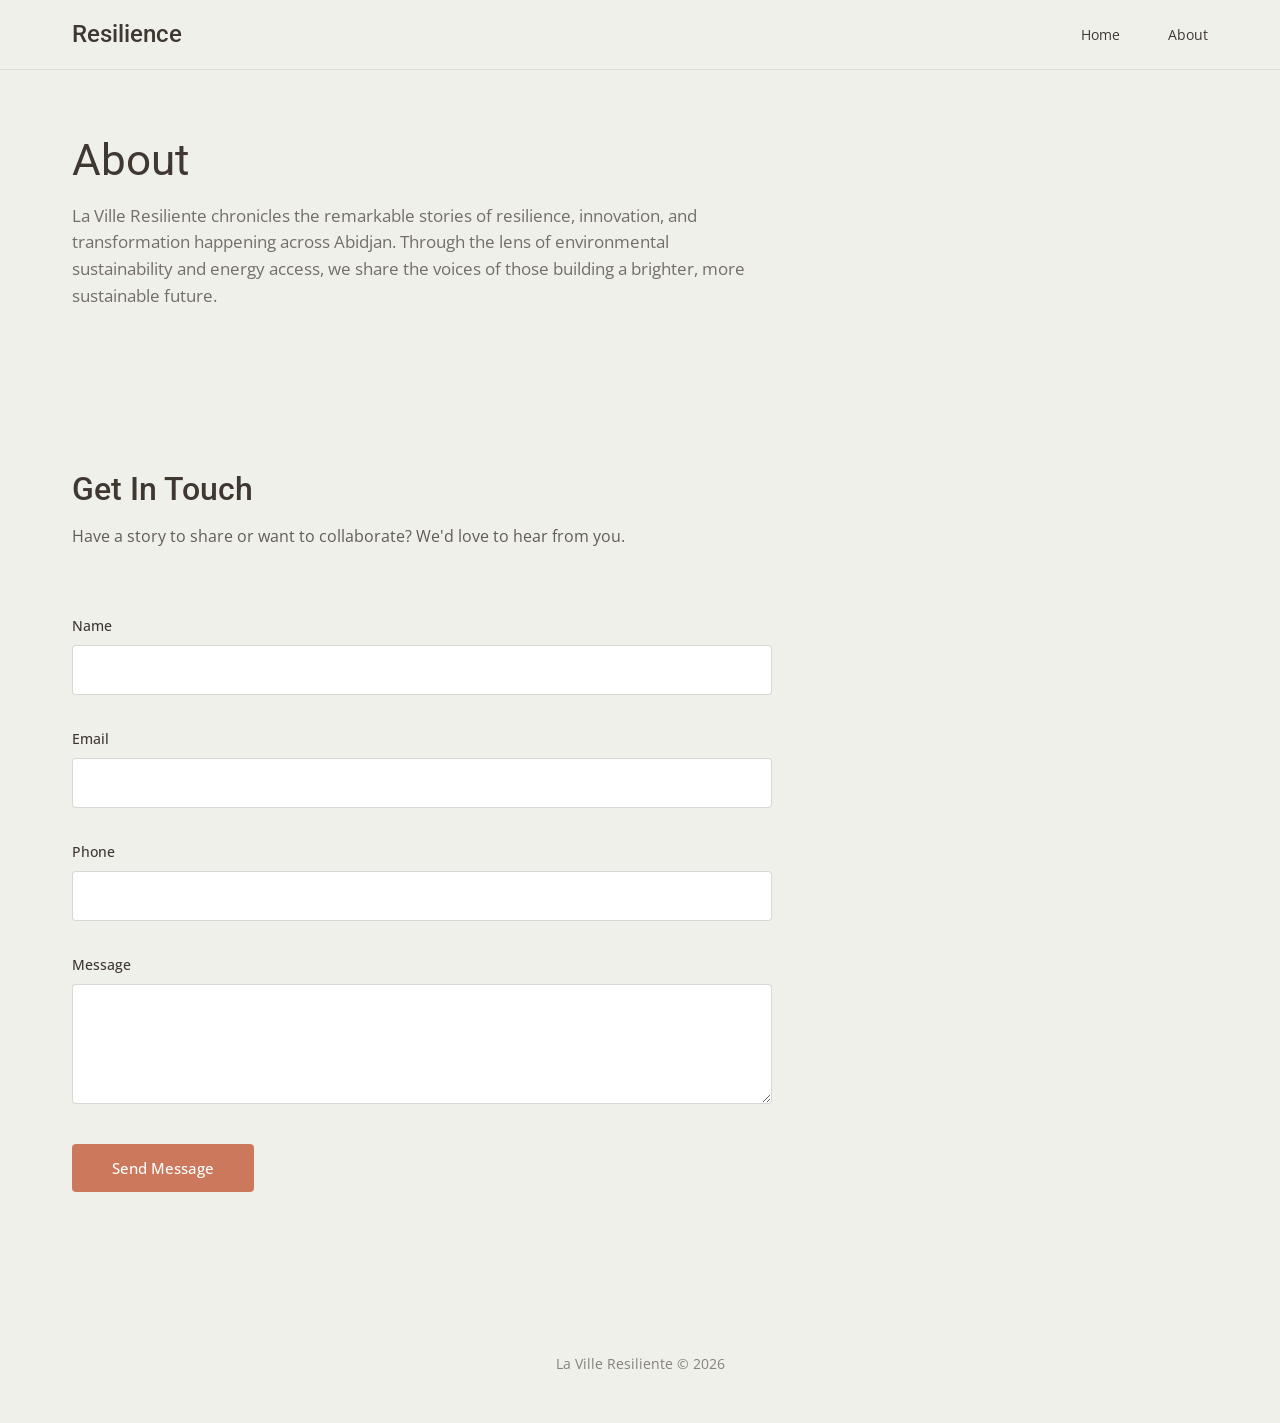
==== commit 96b32de3: "Final design adjustments per client feedback - Change card background to match page background (#F0F" ====
--- a/about.html
+++ b/about.html
@@ -3,7 +3,7 @@
 <head>
     <meta charset="UTF-8">
     <meta name="viewport" content="width=device-width, initial-scale=1.0">
-    <title>About - Stories of Resilience</title>
+    <title>About - La Ville Resiliente</title>
     <link rel="stylesheet" href="styles.css">
     <link rel="preconnect" href="https://fonts.googleapis.com">
     <link rel="preconnect" href="https://fonts.gstatic.com" crossorigin>
@@ -18,90 +18,50 @@
             <ul class="nav-menu">
                 <li><a href="index.html">Home</a></li>
                 <li><a href="about.html">About</a></li>
-                <li><a href="gallery.html">Gallery</a></li>
             </ul>
         </nav>
     </header>
 
     <main>
-        <!-- About Hero -->
-        <section class="hero">
-            <div class="hero-content">
-                <h2 class="hero-title">About the Project</h2>
-                <p class="hero-subtitle">Telling the stories that matter</p>
-            </div>
-        </section>
-
-        <!-- About Content -->
-        <section style="padding: 4rem 0; background-color: var(--white);">
+        <!-- Page Header -->
+        <section class="page-header">
             <div class="container">
-                <div class="about-grid">
-                    <div class="about-image">
-                        <div class="placeholder-image">Project Image</div>
-                    </div>
-                    <div class="about-text">
-                        <h2>Our Mission</h2>
-                        <p>In the heart of West Africa, Abidjan stands as a testament to human resilience and innovation. This blog chronicles the remarkable stories of communities, individuals, and organizations working towards environmental sustainability and energy access in Côte d'Ivoire's economic capital.</p>
-                        <p>Through in-depth reporting and community voices, we explore how Abidjan is navigating the challenges of rapid urbanization, climate change, and energy transition.</p>
-                    </div>
-                </div>
-            </div>
-        </section>
-
-        <!-- Focus Areas -->
-        <section style="padding: 4rem 0; background-color: var(--bg-light);">
-            <div class="container">
-                <h2 class="section-title">What We Cover</h2>
-                <div class="grid">
-                    <article class="blog-card">
-                        <div class="card-content">
-                            <span class="category">Environment</span>
-                            <h3>Environmental Sustainability</h3>
-                            <p>From lagoon restoration to urban green spaces, we document the efforts to protect and restore Abidjan's natural environment.</p>
-                        </div>
-                    </article>
-
-                    <article class="blog-card">
-                        <div class="card-content">
-                            <span class="category">Energy</span>
-                            <h3>Energy Access & Innovation</h3>
-                            <p>Stories of communities transitioning to renewable energy and innovative solutions to energy challenges.</p>
-                        </div>
-                    </article>
-
-                    <article class="blog-card">
-                        <div class="card-content">
-                            <span class="category">Community</span>
-                            <h3>Community Resilience</h3>
-                            <p>Highlighting the power of collective action and grassroots initiatives driving change.</p>
-                        </div>
-                    </article>
-                </div>
-            </div>
-        </section>
-
-        <!-- Team/Author Section -->
-        <section style="padding: 4rem 0; background-color: var(--white);">
-            <div class="container">
-                <div class="about-grid">
-                    <div class="about-text">
-                        <h2>Hey, I'm here</h2>
-                        <p>As a journalist and environmental advocate based in Abidjan, I've witnessed firsthand the incredible resilience of our communities. This platform is my passion - a way to amplify the voices of everyday heroes making a difference in our city.</p>
-                        <p>Through these stories, I hope to inspire action, foster dialogue, and contribute to the ongoing transformation of Abidjan into a more sustainable and equitable city.</p>
-                    </div>
-                    <div class="about-image">
-                        <div class="placeholder-image">Author Photo</div>
-                    </div>
-                </div>
+                <h1>About</h1>
+                <p>La Ville Resiliente chronicles the remarkable stories of resilience, innovation, and transformation happening across Abidjan. Through the lens of environmental sustainability and energy access, we share the voices of those building a brighter, more sustainable future.</p>
             </div>
         </section>
 
         <!-- Contact Section -->
-        <section id="contact" style="padding: 4rem 0; background-color: var(--secondary-color);">
-            <div class="container" style="text-align: center;">
-                <h2 style="margin-bottom: 1rem;">Get In Touch</h2>
-                <p style="max-width: 600px; margin: 0 auto 2rem; font-size: 1.1rem;">Have a story to share or want to collaborate? I'd love to hear from you.</p>
-                <a href="mailto:contact@resilience-stories.com" class="btn-primary">Contact Me</a>
+        <section class="contact-section">
+            <div class="container">
+                <div class="contact-content">
+                    <h2 style="margin-bottom: 1rem;">Get In Touch</h2>
+                    <p style="margin-bottom: 2rem;">Have a story to share or want to collaborate? We'd love to hear from you.</p>
+
+                    <form class="contact-form" action="#" method="post">
+                        <div class="form-group">
+                            <label for="name">Name</label>
+                            <input type="text" id="name" name="name" required>
+                        </div>
+
+                        <div class="form-group">
+                            <label for="email">Email</label>
+                            <input type="email" id="email" name="email" required>
+                        </div>
+
+                        <div class="form-group">
+                            <label for="phone">Phone</label>
+                            <input type="tel" id="phone" name="phone">
+                        </div>
+
+                        <div class="form-group">
+                            <label for="message">Message</label>
+                            <textarea id="message" name="message" required></textarea>
+                        </div>
+
+                        <button type="submit" class="submit-btn">Send Message</button>
+                    </form>
+                </div>
             </div>
         </section>
     </main>
--- a/styles.css
+++ b/styles.css
@@ -237,15 +237,16 @@
 }
 
 .blog-card {
-    background-color: #1a1a1a;
-    border-radius: 12px;
+    background-color: var(--bg-light);
+    border-radius: 8px;
     overflow: hidden;
     transition: transform 0.3s ease, box-shadow 0.3s ease;
+    box-shadow: 0 1px 3px rgba(0, 0, 0, 0.06);
 }
 
 .blog-card:hover {
-    transform: translateY(-5px);
-    box-shadow: 0 10px 30px rgba(0, 0, 0, 0.2);
+    transform: translateY(-2px);
+    box-shadow: 0 3px 10px rgba(0, 0, 0, 0.1);
 }
 
 .card-image {
@@ -262,9 +263,9 @@
 }
 
 .card-content h3 {
-    font-size: 1.2rem;
+    font-size: 1.1rem;
     margin-bottom: var(--spacing-sm);
-    color: var(--white);
+    color: var(--text-color);
     font-weight: 500;
 }
 
@@ -272,18 +273,21 @@
     font-size: 0.9rem;
     margin-bottom: var(--spacing-md);
     line-height: 1.6;
-    color: rgba(255, 255, 255, 0.7);
+    color: var(--text-color);
+    opacity: 0.7;
 }
 
 .card-link {
-    font-weight: 600;
+    font-weight: 500;
     font-size: 0.85rem;
-    color: rgba(255, 255, 255, 0.5);
+    color: var(--text-color);
     text-decoration: none;
+    opacity: 0.6;
 }
 
 .card-link:hover {
-    color: var(--white);
+    color: var(--primary-color);
+    opacity: 1;
 }
 
 /* ==========================================
@@ -335,6 +339,77 @@
 }
 
 /* ==========================================
+   CONTACT FORM
+   ========================================== */
+
+.contact-section {
+    padding: var(--spacing-xxl) 0;
+    background-color: var(--bg-light);
+}
+
+.contact-content {
+    max-width: 700px;
+}
+
+.contact-form {
+    margin-top: var(--spacing-xl);
+}
+
+.form-group {
+    margin-bottom: var(--spacing-md);
+}
+
+.form-group label {
+    display: block;
+    margin-bottom: 0.5rem;
+    font-size: 0.9rem;
+    color: var(--text-color);
+    font-weight: 500;
+}
+
+.form-group input,
+.form-group textarea {
+    width: 100%;
+    padding: 0.875rem 1rem;
+    border: 1px solid rgba(63, 56, 49, 0.2);
+    border-radius: 4px;
+    font-family: var(--font-body);
+    font-size: 0.95rem;
+    color: var(--text-color);
+    background-color: var(--white);
+    transition: border-color 0.3s ease;
+}
+
+.form-group input:focus,
+.form-group textarea:focus {
+    outline: none;
+    border-color: var(--primary-color);
+}
+
+.form-group textarea {
+    resize: vertical;
+    min-height: 120px;
+}
+
+.submit-btn {
+    background-color: var(--primary-color);
+    color: var(--white);
+    padding: 0.875rem 2.5rem;
+    border: none;
+    border-radius: 4px;
+    font-family: var(--font-body);
+    font-size: 0.95rem;
+    font-weight: 500;
+    cursor: pointer;
+    transition: background-color 0.3s ease, transform 0.3s ease;
+}
+
+.submit-btn:hover {
+    background-color: #b56a4d;
+    transform: translateY(-2px);
+}
+
+/* ==========================================
    FOOTER - Simple copyright
    ========================================== */
 
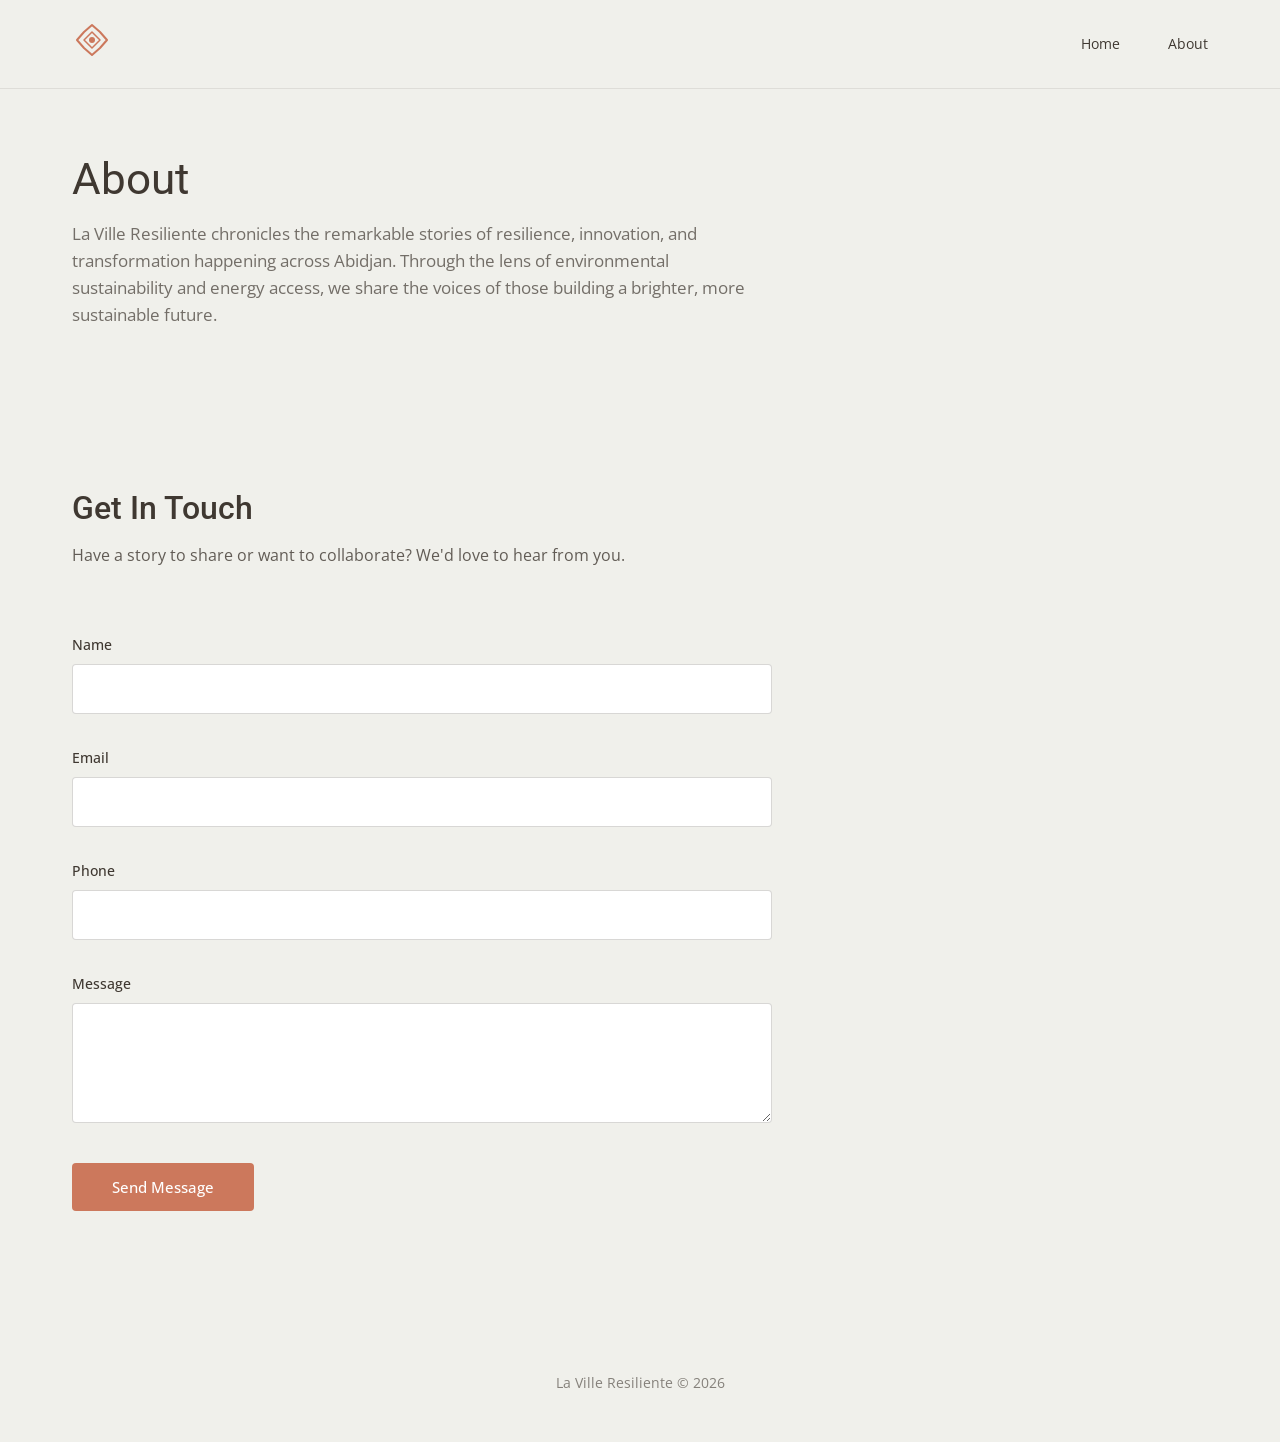
==== commit 3d26a02e: "Add logo and redesign post page - Replace text logo with SVG zigzag icon expressing connectedness/re" ====
--- a/about.html
+++ b/about.html
@@ -13,7 +13,20 @@
     <header class="main-header">
         <nav class="nav-container">
             <div class="logo">
-                <h1>Resilience</h1>
+                <svg width="40" height="40" viewBox="0 0 40 40" fill="none" xmlns="http://www.w3.org/2000/svg">
+                    <!-- Zigzag pattern expressing connectedness -->
+                    <path d="M20 5 L28 12 L35 20 L28 28 L20 35 L12 28 L5 20 L12 12 Z"
+                          stroke="#CC785C"
+                          stroke-width="2"
+                          fill="none"
+                          stroke-linejoin="round"/>
+                    <path d="M20 12 L25 17 L28 20 L25 23 L20 28 L15 23 L12 20 L15 17 Z"
+                          stroke="#CC785C"
+                          stroke-width="1.5"
+                          fill="none"
+                          stroke-linejoin="round"/>
+                    <circle cx="20" cy="20" r="3" fill="#CC785C"/>
+                </svg>
             </div>
             <ul class="nav-menu">
                 <li><a href="index.html">Home</a></li>
--- a/styles.css
+++ b/styles.css
@@ -339,6 +339,180 @@
 }
 
 /* ==========================================
+   POST/ARTICLE STYLES
+   ========================================== */
+
+.post-article {
+    background-color: var(--bg-light);
+    padding: var(--spacing-xl) 0 var(--spacing-xxl);
+}
+
+.post-container {
+    max-width: 720px;
+    margin: 0 auto;
+    padding: 0 var(--spacing-md);
+}
+
+.post-meta-info {
+    display: flex;
+    gap: var(--spacing-md);
+    margin-bottom: var(--spacing-md);
+    font-size: 0.9rem;
+    color: var(--text-color);
+    opacity: 0.7;
+}
+
+.post-date {
+    font-weight: 400;
+}
+
+.post-category {
+    font-weight: 400;
+}
+
+.post-main-title {
+    font-size: 2.75rem;
+    font-weight: 500;
+    line-height: 1.15;
+    margin-bottom: var(--spacing-lg);
+    color: var(--text-color);
+}
+
+.post-author {
+    display: flex;
+    align-items: center;
+    gap: 0.75rem;
+    margin-bottom: var(--spacing-xl);
+}
+
+.author-avatar {
+    width: 40px;
+    height: 40px;
+    border-radius: 50%;
+    background-color: var(--primary-color);
+}
+
+.author-name {
+    font-size: 0.95rem;
+    color: var(--text-color);
+    font-weight: 500;
+}
+
+.post-featured-img {
+    margin-bottom: var(--spacing-xl);
+}
+
+.post-body {
+    font-size: 1.125rem;
+    line-height: 1.75;
+    color: var(--text-color);
+}
+
+.post-body .lead-paragraph {
+    font-size: 1.35rem;
+    line-height: 1.65;
+    margin-bottom: var(--spacing-lg);
+    color: var(--text-color);
+    opacity: 0.9;
+}
+
+.post-body h2 {
+    font-size: 1.75rem;
+    font-weight: 500;
+    margin-top: var(--spacing-xl);
+    margin-bottom: var(--spacing-md);
+    color: var(--text-color);
+}
+
+.post-body h3 {
+    font-size: 1.35rem;
+    font-weight: 500;
+    margin-top: var(--spacing-lg);
+    margin-bottom: var(--spacing-sm);
+    color: var(--text-color);
+}
+
+.post-body p {
+    margin-bottom: var(--spacing-md);
+    opacity: 0.85;
+}
+
+.post-body blockquote {
+    border-left: 3px solid var(--primary-color);
+    padding-left: var(--spacing-md);
+    margin: var(--spacing-lg) 0;
+    font-style: italic;
+    font-size: 1.2rem;
+    color: var(--text-color);
+    opacity: 0.9;
+}
+
+.post-body cite {
+    display: block;
+    margin-top: 0.5rem;
+    font-style: normal;
+    font-size: 0.95rem;
+    opacity: 0.7;
+}
+
+.post-body ul,
+.post-body ol {
+    margin-bottom: var(--spacing-md);
+    padding-left: 1.75rem;
+}
+
+.post-body li {
+    margin-bottom: 0.75rem;
+    opacity: 0.85;
+}
+
+.post-body strong {
+    font-weight: 600;
+    color: var(--text-color);
+}
+
+.post-footer {
+    margin-top: var(--spacing-xxl);
+    padding-top: var(--spacing-lg);
+    border-top: 1px solid rgba(63, 56, 49, 0.1);
+}
+
+.back-link {
+    color: var(--text-color);
+    font-weight: 500;
+    font-size: 0.95rem;
+    opacity: 0.7;
+    transition: opacity 0.3s ease;
+}
+
+.back-link:hover {
+    opacity: 1;
+    color: var(--primary-color);
+}
+
+@media (max-width: 768px) {
+    .post-main-title {
+        font-size: 2rem;
+    }
+
+    .post-body {
+        font-size: 1.05rem;
+    }
+
+    .post-body .lead-paragraph {
+        font-size: 1.2rem;
+    }
+
+    .post-body h2 {
+        font-size: 1.5rem;
+    }
+
+    .post-body h3 {
+        font-size: 1.25rem;
+    }
+}
+
+/* ==========================================
    CONTACT FORM
    ========================================== */
 
